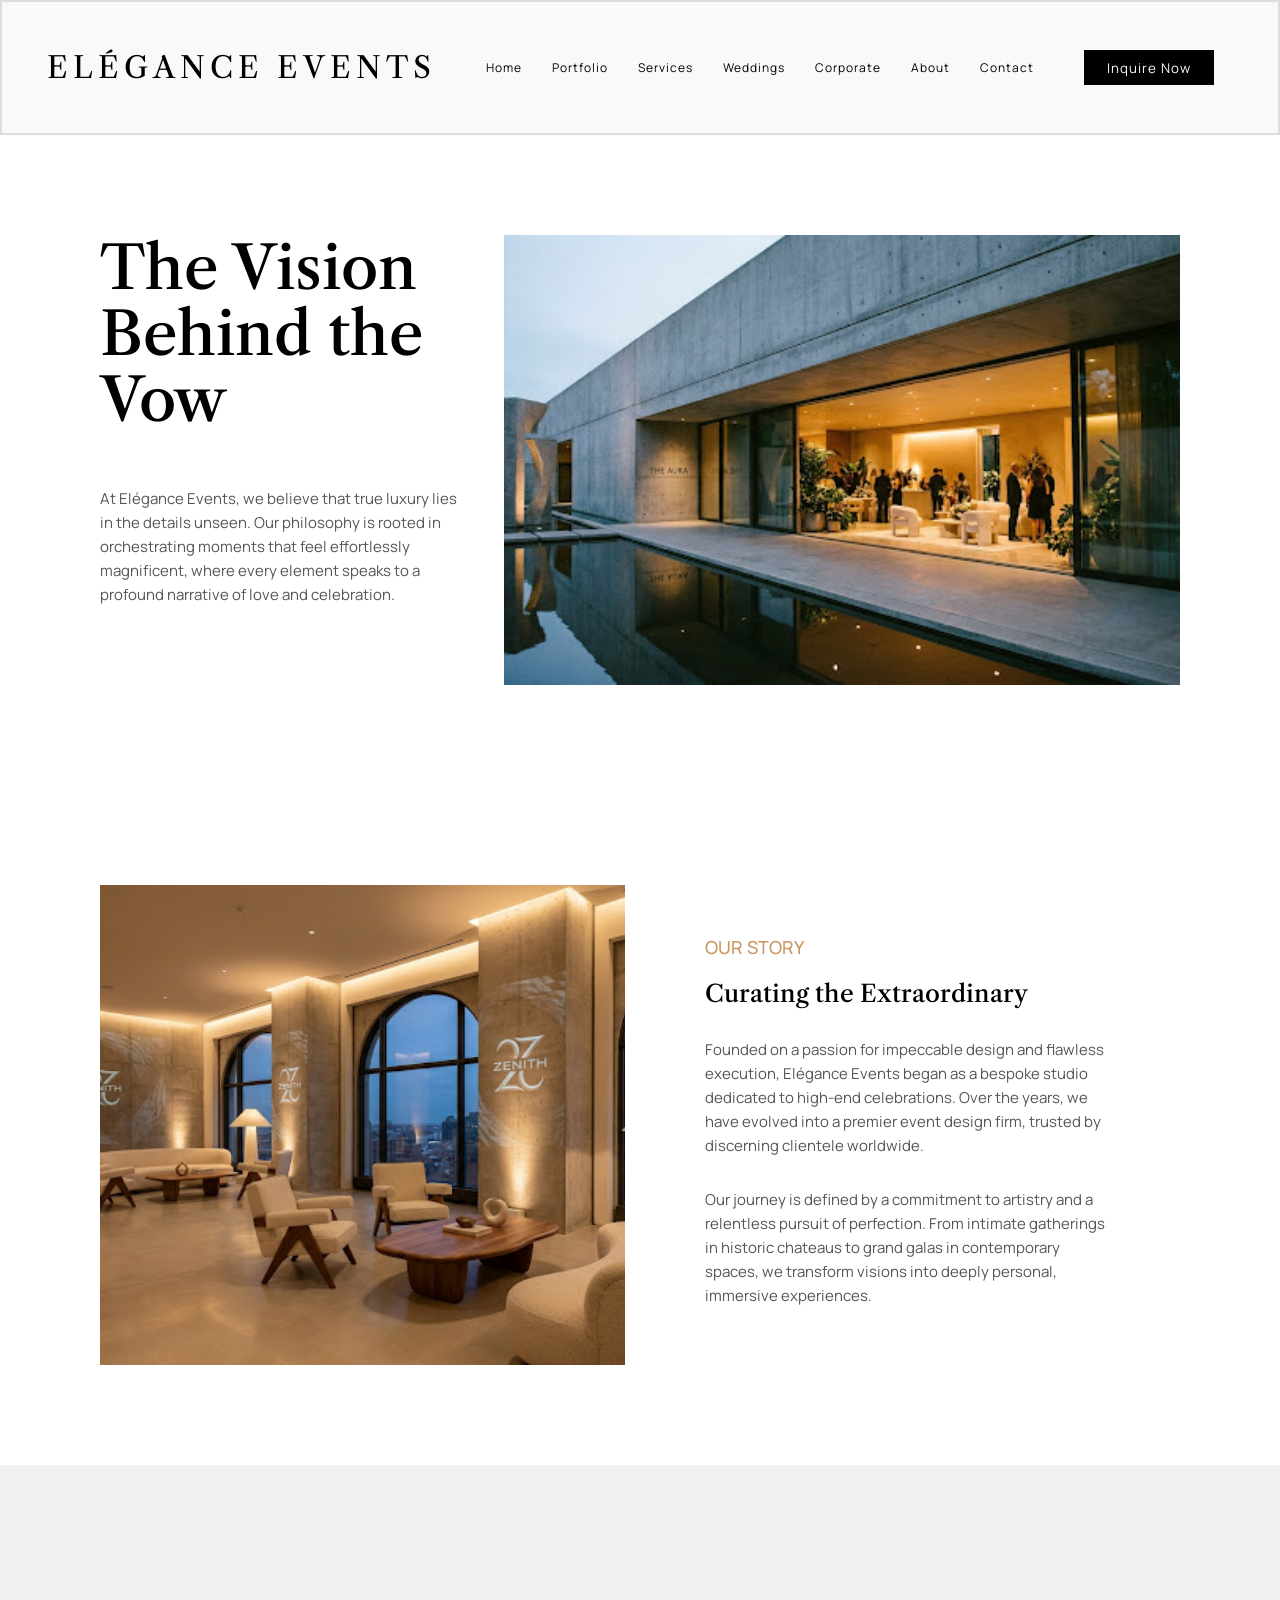
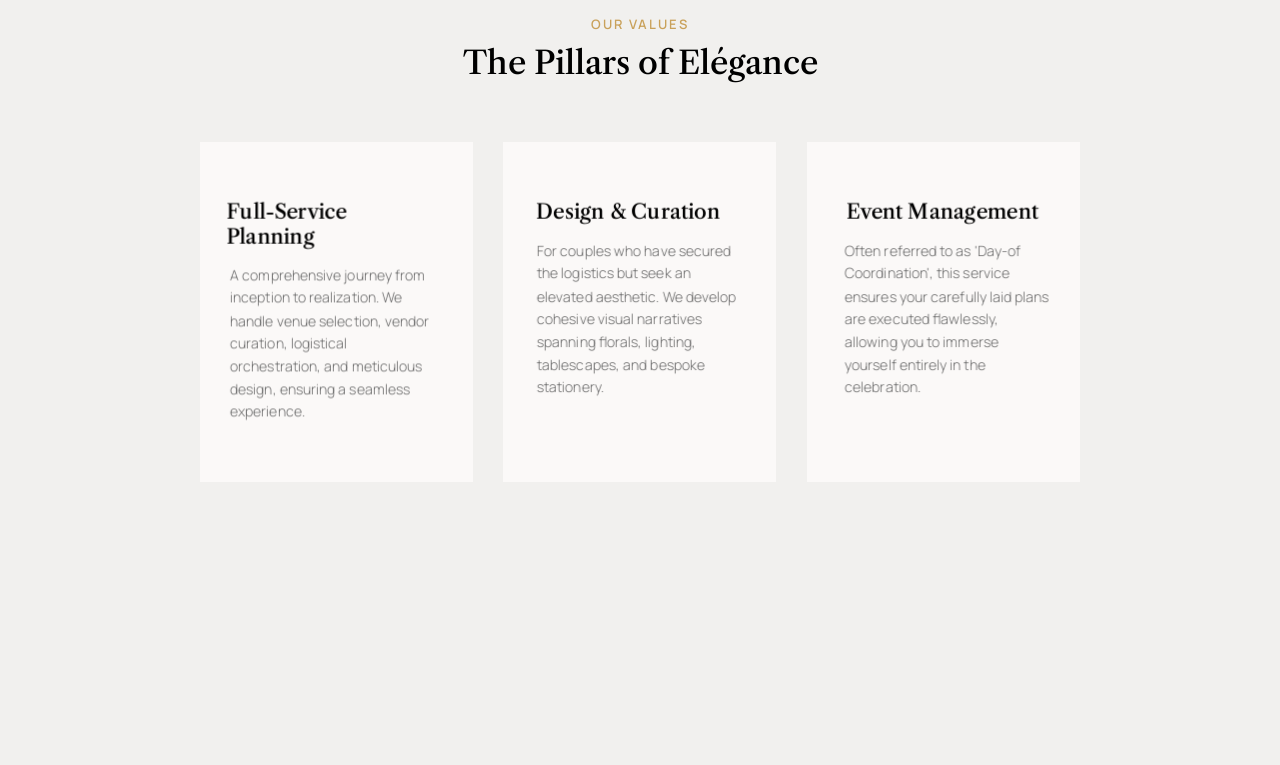
==== about.html @ 2f10d100 "first commit" ====
<!DOCTYPE html>
<html lang="en">
<head>
    <meta charset="UTF-8">
    <meta name="viewport" content="width=device-width, initial-scale=1.0">
    <title>Document</title>
    <link rel="stylesheet" href="about.css">
</head>
<body>
    <header>
        <h1>ELÉGANCE EVENTS</h1>

        <nav>
            <a href="/">Home</a>
            <a href="portfolio.html">Portfolio</a>
            <a href="services.html">Services</a>
            <a href="weddings.html">Weddings</a>
            <a href="corporate.html">Corporate</a>
            <a href="about.html">About</a>
            <a href="contact.html">Contact</a>
        </nav>
        <div class="inquire-btn">
            <button><a href="">Inquire Now</a></button>
        </div>
    </header>

    <section>
        <div class="vision-control">
            <div class="vision-content">
                <div class="vision-text">
                    <h2>The Vision Behind the Vow</h2>
                    <p>At Elégance Events, we believe that true luxury
                        lies in the details unseen. Our philosophy is
                        rooted in orchestrating moments that feel
                        effortlessly magnificent, where every element
                        speaks to a profound narrative of love and
                        celebration.
                    </p>
                </div>
                <div class="vision-pic"></div>
            </div>
        </div>
    </section>

    <section>
        <div class="vision-control">
            <div class="vision-content-2">
                <div class="vision-pic2"></div>
                <div class="vision-text2">
                    <div class="vision-title">
                        <h3>OUR STORY</h3>
                        <h2>Curating the Extraordinary</h2>
                    </div>
                    <p>Founded on a passion for impeccable design and flawless
                        execution, Elégance Events began as a bespoke studio dedicated
                        to high-end celebrations. Over the years, we have evolved into a
                        premier event design firm, trusted by discerning clientele
                        worldwide.
                    </p>

                    <p>Our journey is defined by a commitment to artistry and a
                        relentless pursuit of perfection. From intimate gatherings in
                        historic chateaus to grand galas in contemporary spaces, we
                        transform visions into deeply personal, immersive experiences.
                    </p>
                </div>
            </div>
        </div>
    </section>

    <section class="pillar-service">
        <div class="pillar-service-control">
            <div class="pillar-service-title">
                <h3>OUR VALUES</h3>
                <h2>The Pillars of Elégance</h2>
            </div>
            <div class="pillar-content-cards">
                <div class="pillar-service-content tilt-card">
                    <i class="fa-regular fa-gem" style="color: rgb(201, 161, 90);"></i>
                    <h2>Full-Service Planning</h2>

                    <p>A comprehensive journey from
                        inception to realization. We handle
                        venue selection, vendor curation,
                        logistical orchestration, and
                        meticulous design, ensuring a
                        seamless experience.
                    </p>

                </div>

                <div class="pillar-service-content-2 tilt-card">
                    <i class="fa-solid fa-palette" style="color: rgb(201, 161, 90);"></i>
                    <h2>Design & Curation</h2>

                    <p>For couples who have secured the
                        logistics but seek an elevated
                        aesthetic. We develop cohesive
                        visual narratives spanning florals,
                        lighting, tablescapes, and bespoke
                        stationery.
                    </p>
                </div>

                <div class="pillar-service-content-3 tilt-card">
                    <i class="fa-regular fa-clock" style="color: rgb(201, 161, 90);"></i>
                    <h2>Event Management</h2>

                    <p>Often referred to as 'Day-of
                        Coordination', this service ensures
                        your carefully laid plans are
                        executed flawlessly, allowing you to
                        immerse yourself entirely in the
                        celebration.
                    </p>
                </div>
            </div>
        </div>
    </section>
</body>
</html>
---- about.css ----
@import url('https://fonts.googleapis.com/css2?family=Libre+Caslon+Text:ital,wght@0,400;0,700;1,400&family=Manrope:wght@200..800&family=Outfit:wght@100..900&family=Young+Serif&display=swap');


*{
    margin: 0;
    padding: 0;
    box-sizing: border-box;
}

header{
    display: flex;
    gap: 50px;
    align-items: center;
    width: 100%;
    height: 15vh;
    background-color: #fbf9f8;
    padding-left: 45px;
    padding-right: 45px;
    border: 2px solid #dedcdc;
}

h1{
    font-family: 'Libre Caslon Text', serif;
    font-weight: 400;
    font-size: 30px;
    color: black;
    letter-spacing: 5px;
    padding-top: 30px;
    padding-bottom: 30px;
}

nav{
    display: flex;
    gap: 30px;
    padding-top: 30px;
    padding-bottom: 30px;
}

nav a{
    text-decoration: none;
    font-family: "Manrope", sans-serif;
    font-size: 12px;
    color: black;
    letter-spacing: 1px;
    padding-top: 30px;
    padding-bottom: 30px;
}

.inquire-btn{
    display: flex;
    gap: 20px;
    padding-top: 40px;
    padding-bottom: 40px;
}

button{
    background-color: black;
    width: 130px;
    height: 35px;
    border: none;
    cursor: pointer;
}

button a{
    font-family: "Manrope", sans-serif;
    font-weight: 400;
    text-decoration: none;
    color: #FBF9F8;
    letter-spacing: 1px;
}

section{
    padding: 100px 100px;
}

.vision-control{
    display: flex;
    flex-direction: column;
    gap: 30px;
}

.vision-content{
    display: grid;
    grid-template-columns: 0.7fr 1.3fr;
    gap: 40px;
    align-items: start;
}

.vision-text{
    display: flex;
    flex-direction: column;
    gap: 30px;
}

.vision-text h2{
    font-family: 'Libre Caslon Text', serif;
    font-size: 60px;
    max-width: 400px;
    font-weight: 500;
    text-align: left;
    letter-spacing: normal;
    line-height: 1.1;
    padding-bottom: 24px;
}

.vision-text p{
    font-family: "Manrope", sans-serif;
    font-size: 15px;
    color: #555;
    line-height: 1.6;
    max-width: 360px;

}

.vision-pic{
    background-image: url(/Images/estate.jpg);
    background-size: cover;
    background-repeat: no-repeat;
    background-position: center;
    width: 100%;
    height: 450px;
}

.vision-content-2{
    display: grid;
    grid-template-columns: 1fr 1fr;
    gap: 30px;
    align-items: start;
}

.vision-pic2{
    background-image: url(/Images/zenith\ pic.jpg);
    background-position: center;
    background-size: cover;
    background-repeat: no-repeat;
    width: 100%;
    height: 480px;
}

.vision-text2{
    display: flex;
    flex-direction: column;
    gap: 30px;
    padding: 50px;
}

.vision-title{
    display: flex;
    flex-direction: column;
    gap: 20px;
}

.vision-title h3{
    font-family: "Manrope", sans-serif;
    font-size: 18px;
    font-weight: 500;
    color: #c89760;
}

.vision-title h2{
    font-family: 'Libre Caslon Text', serif;
    font-size: 24px;
    font-weight: 500;
}

.vision-text2 p{
    font-family: "Manrope", sans-serif;
    font-size: 15px;
    font-weight: 400;
    color: #555;
    line-height: 1.6;
    max-width: 400px;
}

.pillar-service{
    background-color: #f1f0ee;
    width: 100%;
    height: 100vh;
}

.pillar-service-control{
    text-align: center;
    padding: 50px 100px;

}

.pillar-service-title h3{
    font-family: "Manrope", sans-serif;
    font-size: 13px;
    font-weight: 600;
    letter-spacing: 2px;
    color: #c9a15a;
    padding-bottom: 10px;
}

.pillar-service-title h2{
    font-family: 'Libre Caslon Text', serif;
    font-size: 32px;
    font-weight: 500;
    padding-bottom: 60px;
}

.pillar-content-cards{
    display: grid;
    grid-template-columns: repeat(3, 1fr);
    gap: 30px;
    text-align: left;
    perspective: 1200px;
}

.tilt-card{
    transform-style: preserve-3d;
    transition: transform 0.15s ease-out, box-shadow 0.3s ease;
    will-change: transform;
}

.tilt-card:hover{
    box-shadow: 0 25px 40px -15px rgba(0,0,0,0.25);
}

.tilt-card i,
.tilt-card h2,
.tilt-card p{
    transition: transform 0.15s ease-out;
    transform: translateZ(0px);
}

.tilt-card i{
    transform: translateZ(40px);
}
.tilt-card h2{
    transform: translateZ(25px);
}
.tilt-card p{
    transform: translateZ(15px);
}

.pillar-service-content{
    background-color: #FBF9F8;
    display: flex;
    padding: 40px 35px;
    flex-direction: column;
}

.pillar-service-content i{
    font-size: 24px;
    padding-bottom: 20px;
    display: block;
}

.pillar-service-content h2{
    font-family: 'Libre Caslon Text', serif;
    font-size: 20px;
    font-weight: 500;
    padding-bottom: 15px;
}

.pillar-service-content p{
    font-family: "Manrope", sans-serif;
    font-size: 14px;
    font-weight: 300;
    color: #6b6b6b;
    line-height: 1.6;
    padding-bottom: 20px;
}


.pillar-service-content-2{
    background-color: #FBF9F8;
    display: flex;
    padding: 40px 35px;
    flex-direction: column;
}

.pillar-service-content-2 i{
    font-size: 24px;
    padding-bottom: 20px;
    display: block;
}

.pillar-service-content-2 h2{
    font-family: 'Libre Caslon Text', serif;
    font-size: 20px;
    font-weight: 500;
    padding-bottom: 15px;
}

.pillar-service-content-2 p{
    font-family: "Manrope", sans-serif;
    font-size: 14px;
    font-weight: 300;
    color: #6b6b6b;
    line-height: 1.6;
    padding-bottom: 20px;
}


.pillar-service-content-3{
    background-color: #FBF9F8;
    display: flex;
    padding: 40px 35px;
    flex-direction: column;
}

.pillar-service-content-3 i{
    font-size: 24px;
    padding-bottom: 20px;
    display: block;
}

.pillar-service-content-3 h2{
    font-family: 'Libre Caslon Text', serif;
    font-size: 20px;
    font-weight: 500;
    padding-bottom: 15px;
}

.pillar-service-content-3 p{
    font-family: "Manrope", sans-serif;
    font-size: 14px;
    font-weight: 300;
    color: #6b6b6b;
    line-height: 1.6;
    padding-bottom: 20px;
}
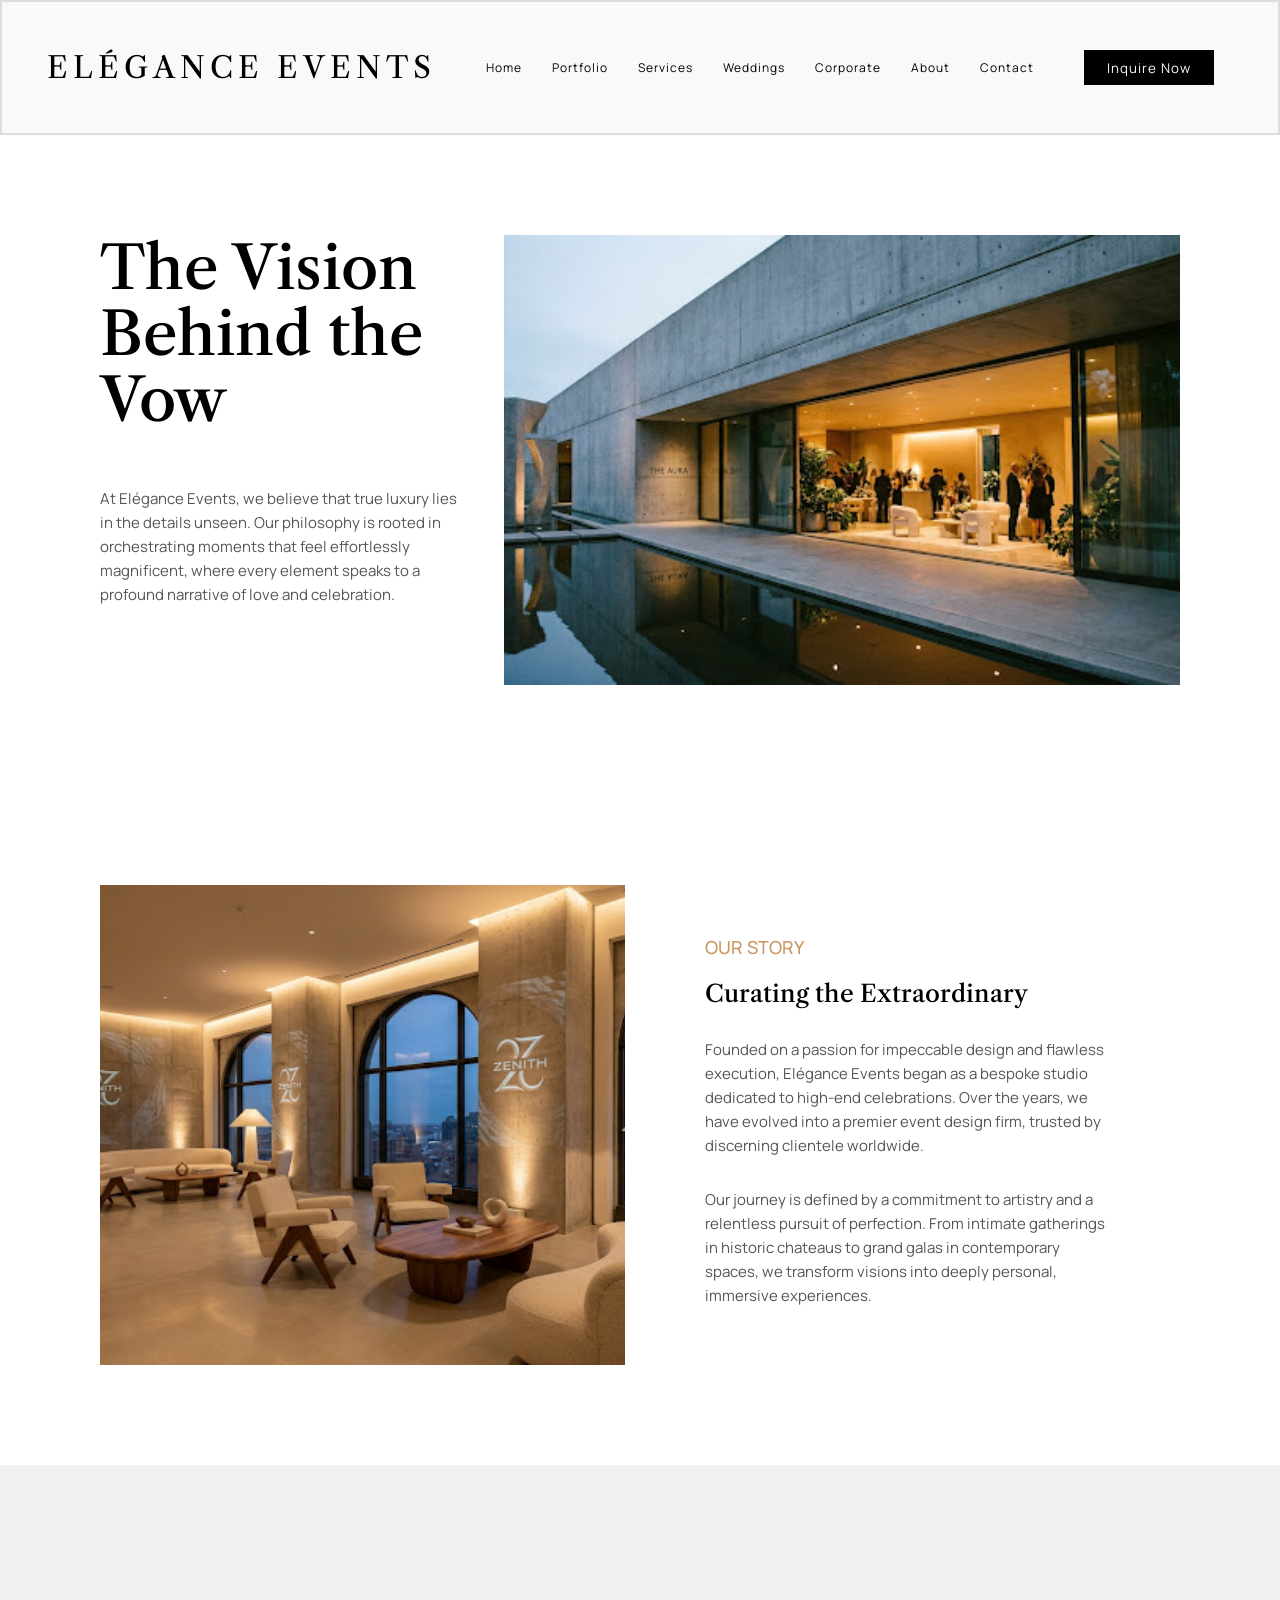
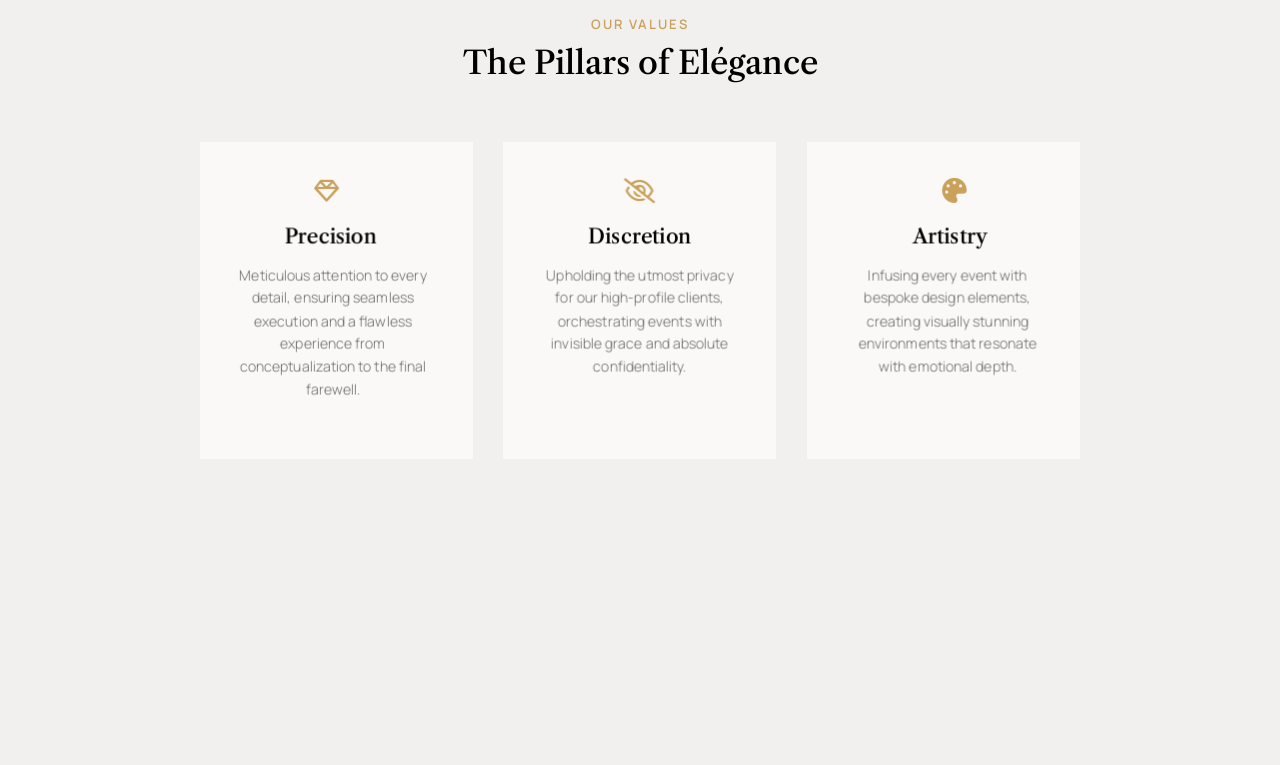
==== commit f70fb454: "first commit" ====
--- a/about.html
+++ b/about.html
@@ -3,8 +3,10 @@
 <head>
     <meta charset="UTF-8">
     <meta name="viewport" content="width=device-width, initial-scale=1.0">
+    <script defer src="about.js"></script>
     <title>Document</title>
     <link rel="stylesheet" href="about.css">
+    <link rel="stylesheet" href="https://cdnjs.cloudflare.com/ajax/libs/font-awesome/6.5.1/css/all.min.css">
 </head>
 <body>
     <header>
@@ -77,41 +79,35 @@
             <div class="pillar-content-cards">
                 <div class="pillar-service-content tilt-card">
                     <i class="fa-regular fa-gem" style="color: rgb(201, 161, 90);"></i>
-                    <h2>Full-Service Planning</h2>
+                    <h2>Precision</h2>
 
-                    <p>A comprehensive journey from
-                        inception to realization. We handle
-                        venue selection, vendor curation,
-                        logistical orchestration, and
-                        meticulous design, ensuring a
-                        seamless experience.
+                    <p>Meticulous attention to every detail,
+                        ensuring seamless execution and a
+                        flawless experience from
+                        conceptualization to the final farewell.
                     </p>
 
                 </div>
 
                 <div class="pillar-service-content-2 tilt-card">
-                    <i class="fa-solid fa-palette" style="color: rgb(201, 161, 90);"></i>
-                    <h2>Design & Curation</h2>
+                    <i class="fa-regular fa-eye-slash" style="color: rgb(201, 161, 90);"></i>
+                    <h2>Discretion</h2>
 
-                    <p>For couples who have secured the
-                        logistics but seek an elevated
-                        aesthetic. We develop cohesive
-                        visual narratives spanning florals,
-                        lighting, tablescapes, and bespoke
-                        stationery.
+                    <p>Upholding the utmost privacy for our
+                        high-profile clients, orchestrating events
+                        with invisible grace and absolute
+                        confidentiality.
                     </p>
                 </div>
 
                 <div class="pillar-service-content-3 tilt-card">
-                    <i class="fa-regular fa-clock" style="color: rgb(201, 161, 90);"></i>
-                    <h2>Event Management</h2>
+                    <i class="fa-solid fa-palette" style="color: rgb(201, 161, 90);"></i>
+                    <h2>Artistry</h2>
 
-                    <p>Often referred to as 'Day-of
-                        Coordination', this service ensures
-                        your carefully laid plans are
-                        executed flawlessly, allowing you to
-                        immerse yourself entirely in the
-                        celebration.
+                    <p>Infusing every event with bespoke design
+                        elements, creating visually stunning
+                        environments that resonate with
+                        emotional depth.
                     </p>
                 </div>
             </div>
--- a/about.css
+++ b/about.css
@@ -240,6 +240,7 @@
     display: flex;
     padding: 40px 35px;
     flex-direction: column;
+    align-items: center;
 }
 
 .pillar-service-content i{
@@ -262,6 +263,7 @@
     color: #6b6b6b;
     line-height: 1.6;
     padding-bottom: 20px;
+    text-align: center;
 }
 
 
@@ -270,6 +272,7 @@
     display: flex;
     padding: 40px 35px;
     flex-direction: column;
+    align-items: center;
 }
 
 .pillar-service-content-2 i{
@@ -292,6 +295,7 @@
     color: #6b6b6b;
     line-height: 1.6;
     padding-bottom: 20px;
+    text-align: center;
 }
 
 
@@ -300,6 +304,7 @@
     display: flex;
     padding: 40px 35px;
     flex-direction: column;
+    align-items: center;
 }
 
 .pillar-service-content-3 i{
@@ -322,7 +327,8 @@
     color: #6b6b6b;
     line-height: 1.6;
     padding-bottom: 20px;
-}
-
-
-
+    text-align: center;
+}
+
+
+
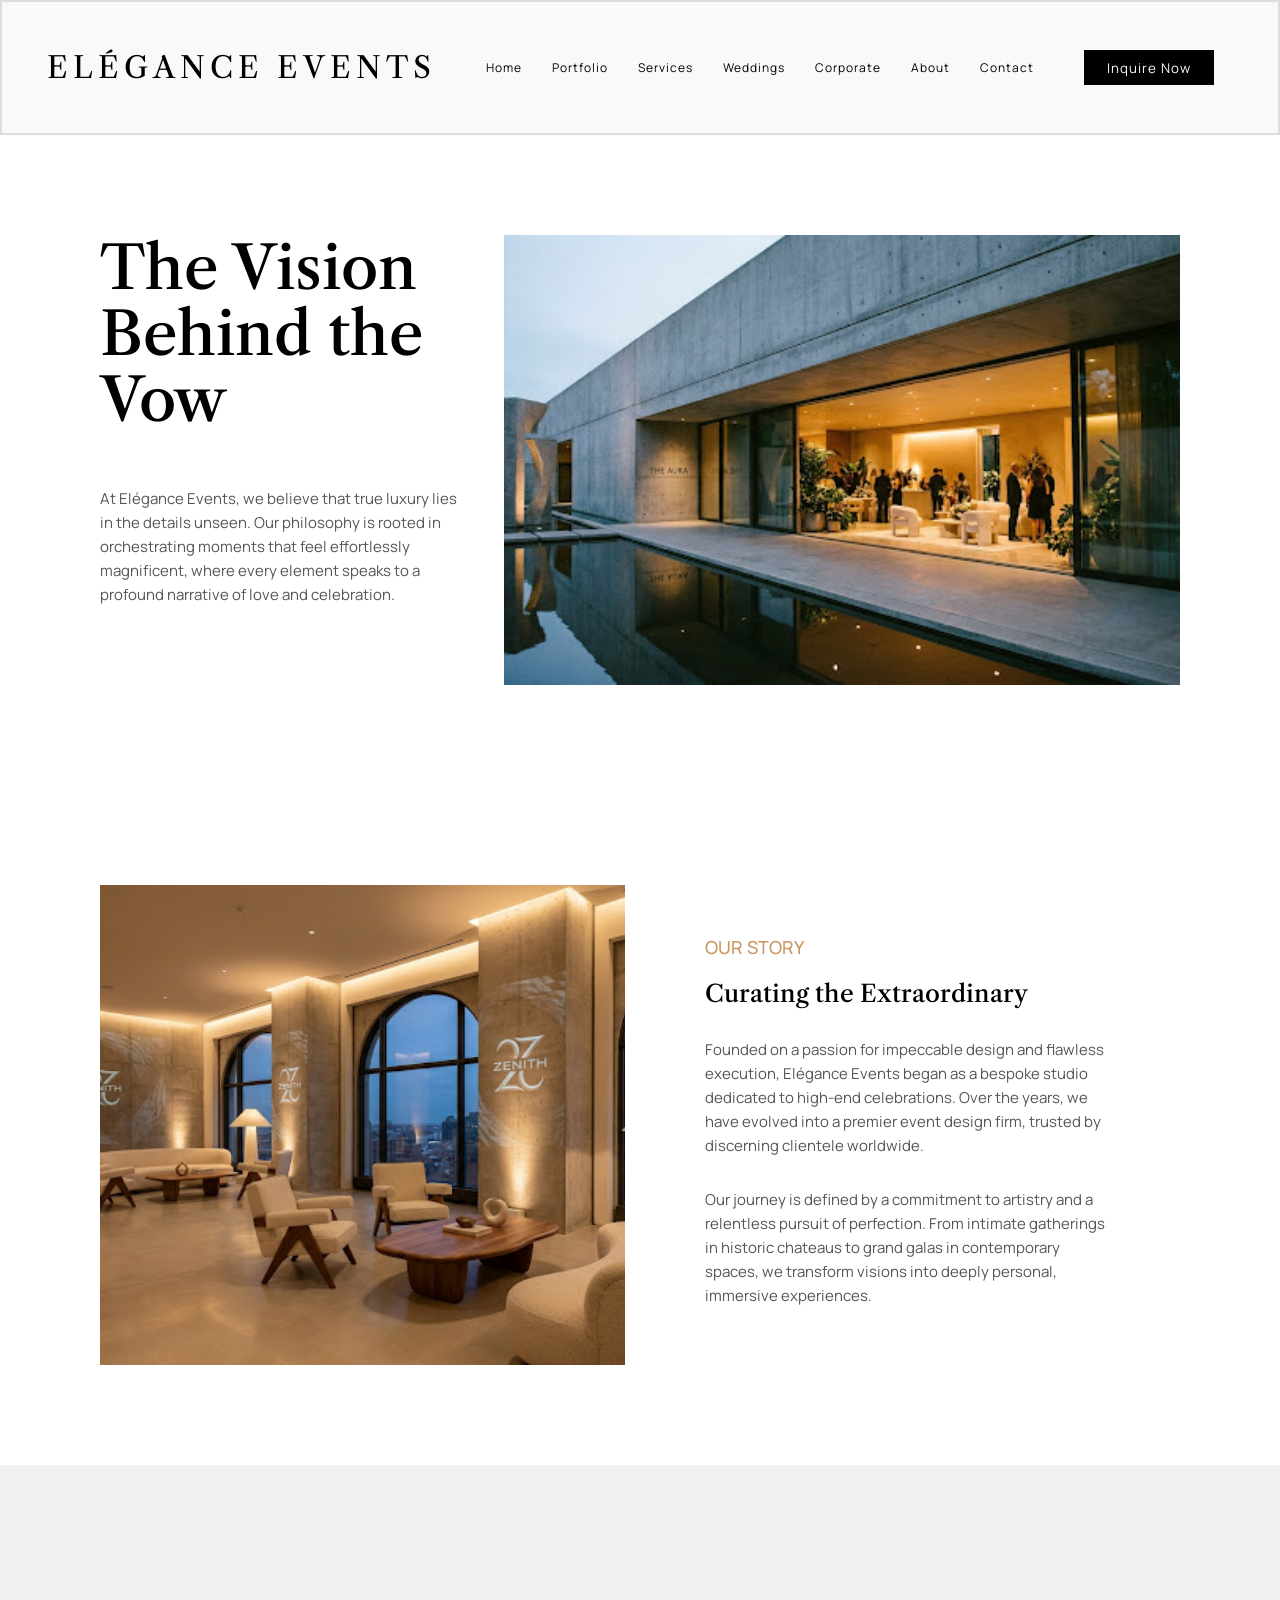
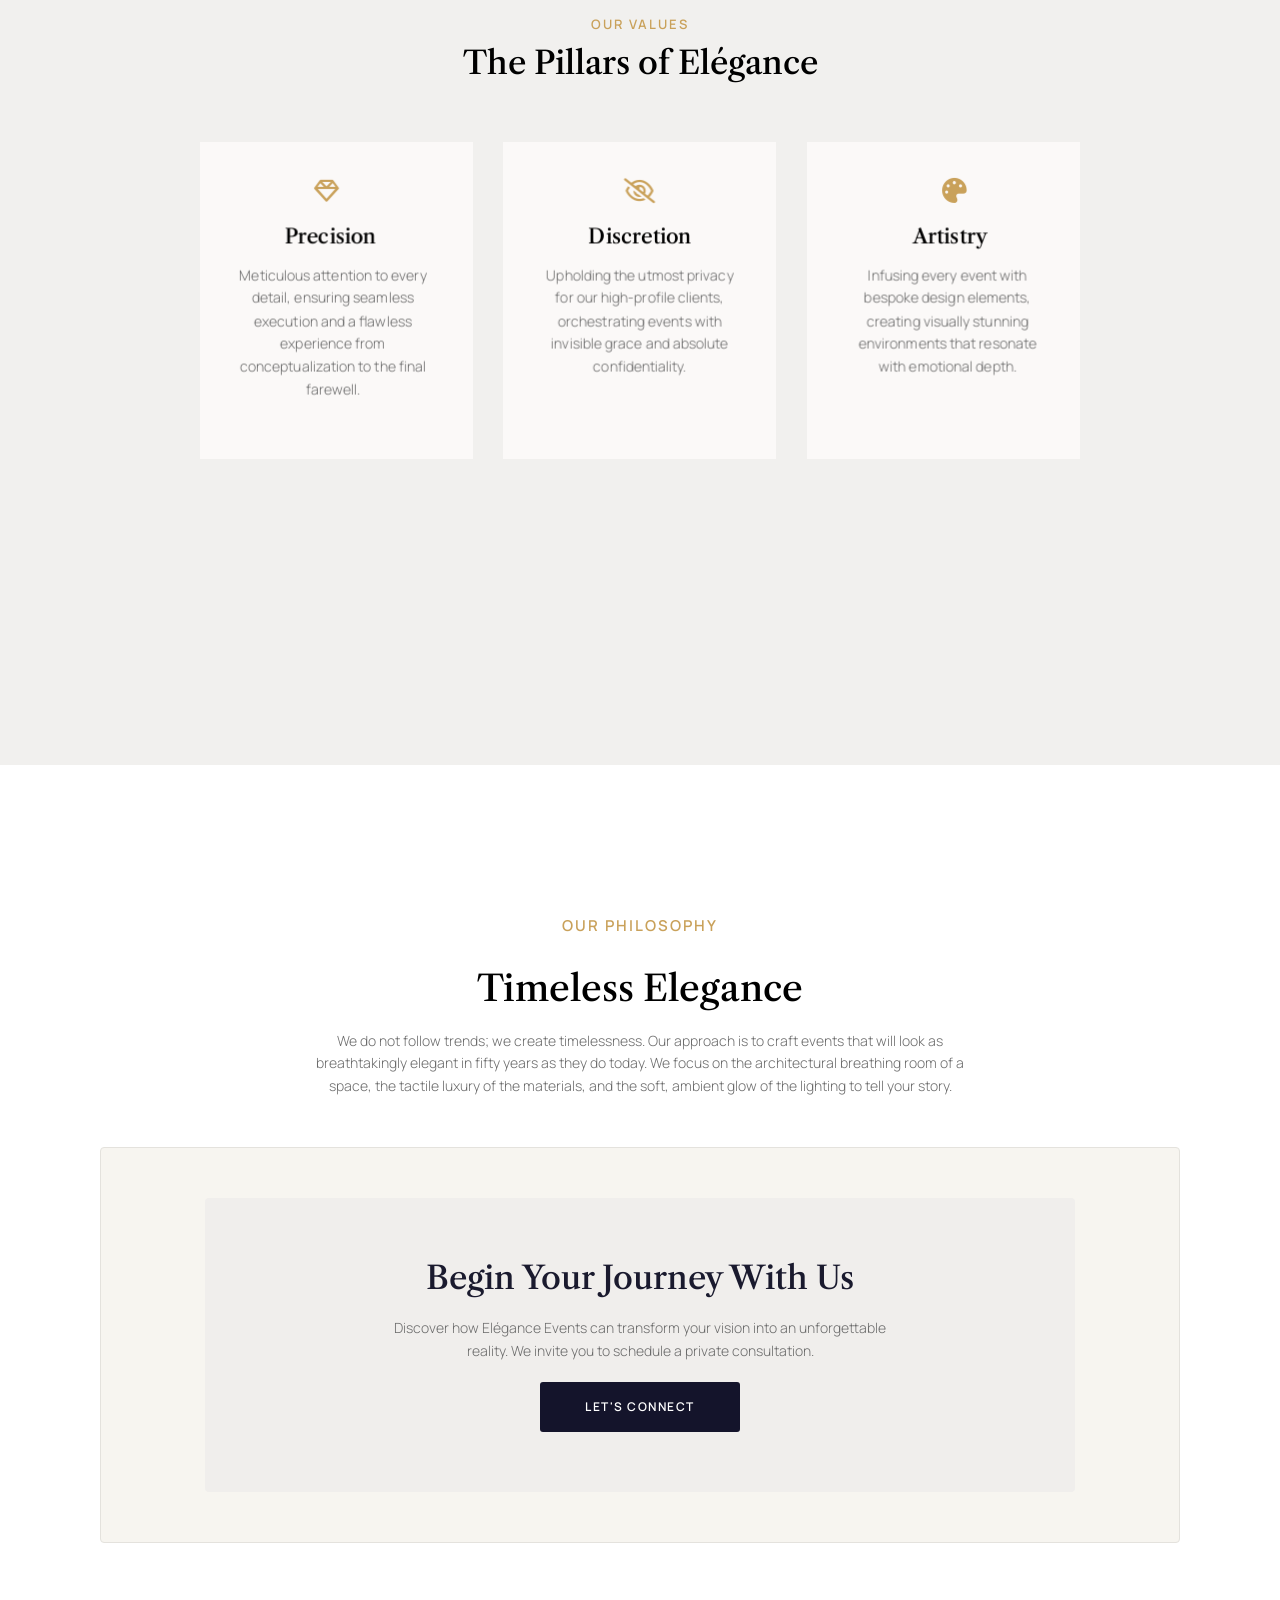
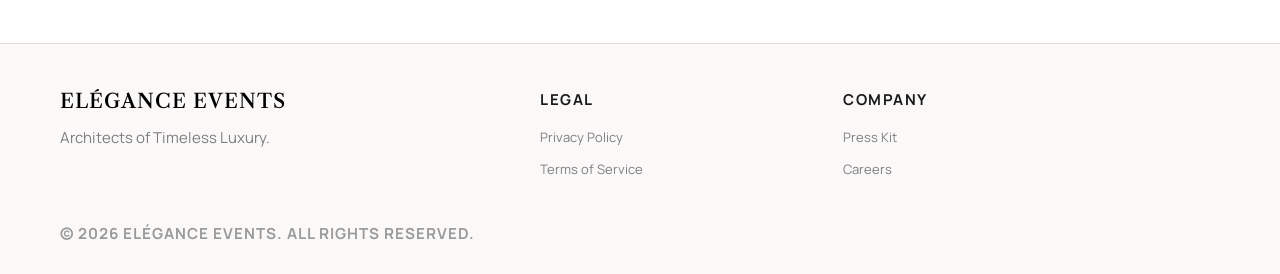
==== commit 0631689e: "created a new file" ====
--- a/about.html
+++ b/about.html
@@ -23,6 +23,12 @@
         </nav>
         <div class="inquire-btn">
             <button><a href="">Inquire Now</a></button>
+        </div>
+
+        <div class="hamburger" id="hamburger">
+            <span></span>
+            <span></span>
+            <span></span>
         </div>
     </header>
 
@@ -113,5 +119,60 @@
             </div>
         </div>
     </section>
+
+    <section>
+        <div class="timeless-control">
+            <div class="timeless-content">
+                <h3>OUR PHILOSOPHY</h3>
+
+                <h2>Timeless Elegance</h2>
+
+                <p>We do not follow trends; we create timelessness. Our approach is 
+                    to craft events that will look as breathtakingly elegant in 
+                    fifty years as they do today. We focus on the architectural 
+                    breathing room of a space, the tactile luxury of the materials, 
+                    and the soft, ambient glow of the lighting to tell your story.
+                </p>
+            </div>
+        </div>
+
+
+        <div class="journey-control">
+            <div class="journey-content">
+                <h2>Begin Your Journey With Us</h2>
+
+                <p>Discover how Elégance Events can transform 
+                    your vision into an unforgettable reality. We
+                    invite you to schedule a private consultation.
+                </p>
+
+                <button class="cta-button">Let's Connect</button>
+            </div>
+        </div>
+    </section>
+
+    <footer>
+        <div class="footer-control">
+            <div class="elegance-content">
+                <h2>ELÉGANCE EVENTS</h2>
+                <p>Architects of Timeless Luxury.</p>
+            </div>
+
+            <div class="legal">
+                <h4>LEGAL</h4>
+                <a href="">Privacy Policy</a>
+                <a href="">Terms of Service</a>
+            </div> 
+
+            <div class="company">
+                <h4>COMPANY</h4>
+                <a href="">Press Kit</a>
+                <a href="">Careers</a>
+            </div>
+        </div>
+        <div class="copyright">
+            <h3>© 2026 ELÉGANCE EVENTS. ALL RIGHTS RESERVED.</h3>
+        </div>
+    </footer>
 </body>
 </html>
--- a/about.css
+++ b/about.css
@@ -69,6 +69,35 @@
     letter-spacing: 1px;
 }
 
+.hamburger{
+    display: none;
+    flex-direction: column;
+    gap: 6px;
+    cursor: pointer;
+    padding: 10px;
+    position: relative;
+    z-index: 1002;
+}
+
+.hamburger span{
+    width: 28px;
+    height: 2px;
+    background-color: black;
+    transition: transform 0.3s ease, opacity 0.3s ease;
+}
+
+.hamburger.active span:nth-child(1){
+    transform: translateY(8px) rotate(45deg);
+}
+
+.hamburger.active span:nth-child(2){
+    opacity: 0;
+}
+
+.hamburger.active span:nth-child(3){
+    transform: translateY(-8px) rotate(-45deg);
+}
+
 section{
     padding: 100px 100px;
 }
@@ -330,5 +359,258 @@
     text-align: center;
 }
 
-
-
+.timeless-control{
+    display: flex;
+    flex-direction: column;
+    padding: 50px;
+}
+
+.timeless-content{
+    display: flex;
+    flex-direction: column;
+    gap: 20px;
+    align-items: center;
+    justify-content: center;
+}
+
+.timeless-content h3{
+    font-family: "Manrope", sans-serif;
+    font-size: 15px;
+    font-weight: 600;
+    letter-spacing: 2px;
+    color: #c9a15a;
+    padding-bottom: 10px;
+}
+
+.timeless-content h2{
+    font-family: 'Libre Caslon Text', serif;
+    font-size: 36px;
+    font-weight: 500;
+}
+
+.timeless-content p{
+    font-family: "Manrope", sans-serif;
+    font-size: 14px;
+    font-weight: 300;
+    color: #6b6b6b;
+    text-align: center;
+    max-width: 650px;
+    line-height: 1.6;
+}
+
+.journey-control{
+    display: flex;
+    flex-direction: column;
+    align-items: center;
+    padding: 50px;
+    border: 1px solid #e4e2dd;
+    border-radius: 4px;
+    background-color: #f7f5f0;
+}
+
+.journey-content{
+    display: flex;
+    flex-direction: column;
+    align-items: center;
+    justify-content: center;
+    gap: 20px;
+    text-align: center;
+    width: 100%;
+    max-width: 870px;
+    padding: 60px 40px;
+    background-color: #f0eeec;
+    
+    border-radius: 4px;
+}
+
+.journey-content h2 {
+    font-family: 'Libre Caslon Text', serif;
+    font-size: 32px;
+    font-weight: 500;
+    color: #1a1a2e;
+}
+
+.journey-content p {
+    font-family: "Manrope", sans-serif;
+    font-size: 14px;
+    font-weight: 300;
+    color: #6b6b6b;
+    max-width: 500px;
+    line-height: 1.6;
+}
+
+.cta-button{
+    padding: 14px 32px;
+    background-color: #14142b;
+    color: #ffffff;
+    font-family: "Manrope", sans-serif;
+    font-size: 12px;
+    font-weight: 600;
+    letter-spacing: 1.5px;
+    text-transform: uppercase;
+    border: none;
+    border-radius: 3px;
+    width: 200px;
+    height: 50px;
+    cursor: pointer;
+    transition: background-color 0.2s ease;
+}
+
+.cta-button:hover{
+    background-color: #47477a;
+}
+
+footer{
+    display: flex;
+    flex-direction: column;
+    gap: 20px;
+    border-top: 1px solid #e0ddd6;
+    background-color: #fbf9f8;
+}
+
+.footer-control{
+    display: flex;
+    gap: 200px;
+    padding-top: 45px;
+    padding-bottom: 25px;
+    padding-left: 60px;
+    padding-right: 100px;
+}
+
+.elegance-content{
+    display: flex;
+    flex-direction: column;
+    gap: 15px;
+    color: black;
+}
+
+.elegance-content h2{
+    font-family: 'Libre Caslon Text', serif;
+    font-size: 20px;
+    font-weight: 500;
+    letter-spacing: 1px;
+}
+
+.elegance-content p{
+    width: 280px;
+    color: #7d7e82;
+    font-family: "Manrope", sans-serif;
+    font-weight: 400;
+    font-size: 15px;
+    line-height: 20px;
+}
+
+.legal, .company{
+    display: flex;
+    flex-direction: column;
+    gap: 14px;
+}
+
+.legal h4, .company h4{
+    font-family: "Manrope", sans-serif;
+    font-size: 15px;
+    font-weight: 700;
+    letter-spacing: 1.5px;
+    color: #1a1a1a;
+    padding-bottom: 4px;
+}
+
+.legal a, .company a{
+    color: #7d7e82;
+    font-family: "Manrope", sans-serif;
+    font-size: 13px;
+    font-weight: 400;
+    text-decoration: none;
+}
+
+.legal a:hover, .company a:hover{
+    color: #cdb16b;
+}
+
+.legal p{
+    width: 200px;
+    font-family: "Manrope", sans-serif;
+    font-size: 20px;
+    font-weight: 400;
+    color: #6e7a91;
+}
+
+
+.company a{
+    text-decoration: none;
+    color: #7d7e82;
+}
+
+.copyright{
+    color: #9a9a9a;
+    font-family: "Manrope", sans-serif;
+    font-weight: 300;
+    font-size: 13px;
+    letter-spacing: 1px;
+    padding-left: 60px;
+    padding-bottom: 30px;
+}
+
+@media (max-width: 430px) {
+    
+    header{
+        display: flex;
+        justify-content: space-between;
+        align-items: center;
+        width: 100%;
+        height: auto;
+        padding-left: 20px;
+        padding-right: 20px;
+        gap: 10px;
+        position: relative;
+        z-index: 1001;
+    }
+
+    h1{
+        font-size: 16px;
+        letter-spacing: 1px;
+        padding-top: 15px;
+        padding-bottom: 15px;
+        white-space: nowrap;
+        flex-shrink: 0;
+    }
+
+    .hamburger{
+        display: flex;
+        flex-shrink: 0;
+    }
+
+    nav{
+        position: fixed;
+        top: 0;
+        right: -100%;
+        width: 70%;
+        height: 100vh;
+        background-color: rgb(214, 205, 199);
+        flex-direction: column;
+        align-items: flex-start;
+        justify-content: flex-start;
+        gap: 25px;
+        padding-left: 40px;
+        padding-top: 100px;
+        padding-bottom: 0;
+        transition: right 0.4s ease-in-out;
+        z-index: 1000;
+    }
+
+    nav a{
+        padding-top: 0;
+        padding-bottom: 0;
+    }
+
+    nav.nav-active{
+        right: 0;
+    }
+
+    .inquire-btn{
+        display: none;
+    }
+
+}
+
+
